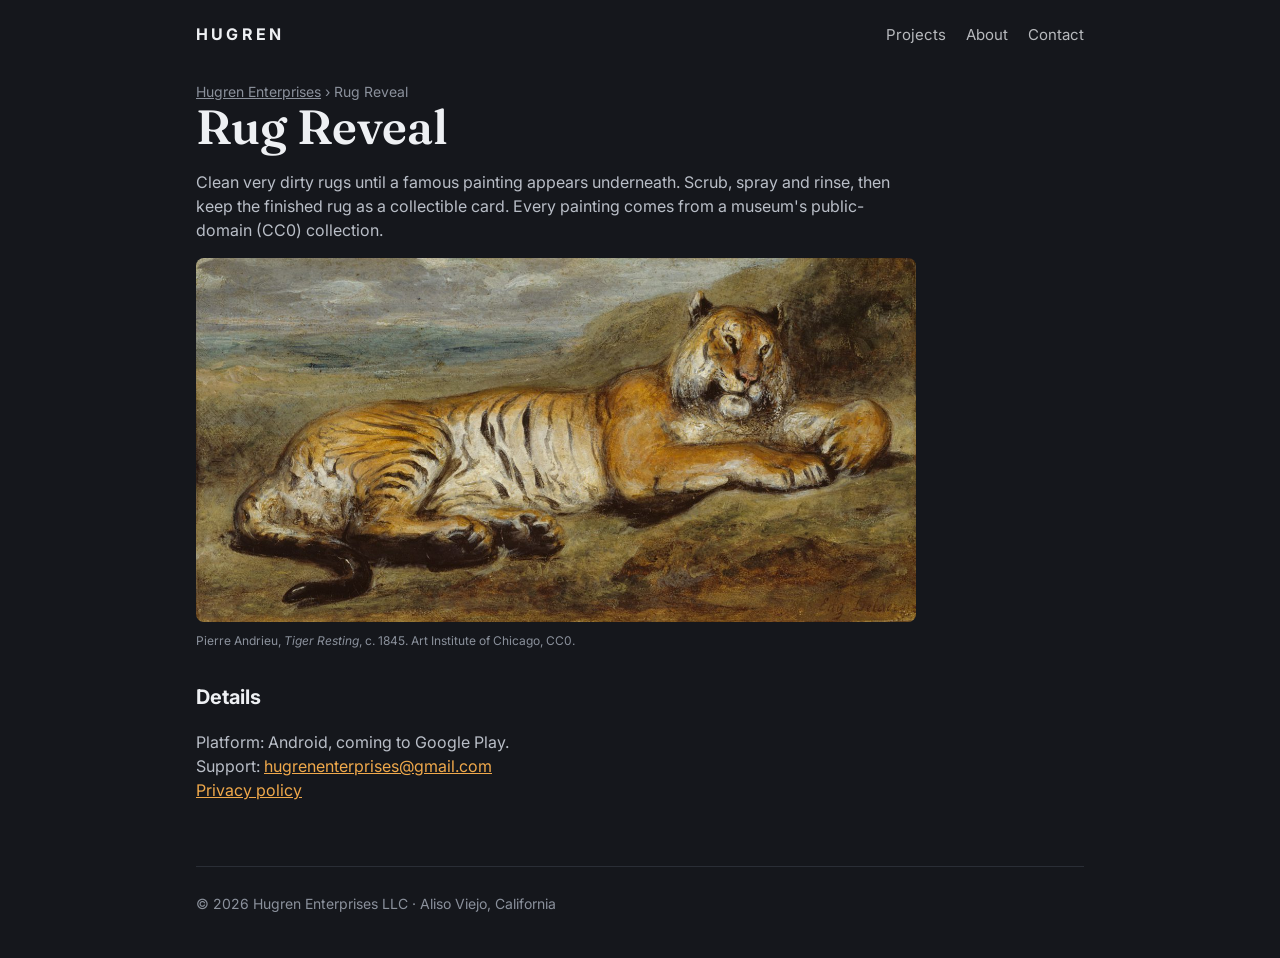
==== rug-reveal/index.html @ af8a3b48 "Hugren Enterprises site: company page, Rug Reveal page and privacy policy (Look B) Co-Authored-By: C" ====
<!doctype html>
<html lang="en">
<head>
<meta charset="utf-8">
<meta name="viewport" content="width=device-width, initial-scale=1">
<title>Rug Reveal · Hugren Enterprises</title>
<meta name="description" content="Rug Reveal: clean very dirty rugs until a public-domain painting appears underneath. A mobile game by Hugren Enterprises.">
<link rel="preconnect" href="https://fonts.googleapis.com">
<link href="https://fonts.googleapis.com/css2?family=Fraunces:opsz,wght@9..144,600&family=Inter:wght@400;600;700&display=swap" rel="stylesheet">
<link rel="stylesheet" href="../style.css">
</head>
<body>
<div class="wrap">
  <header>
    <a class="brand" href="../">Hugren</a>
    <nav><a href="../#projects">Projects</a><a href="../#about">About</a><a href="../#contact">Contact</a></nav>
  </header>

  <div class="page">
    <div class="crumbs"><a href="../">Hugren Enterprises</a> › Rug Reveal</div>
    <h1>Rug Reveal</h1>
    <p>Clean very dirty rugs until a famous painting appears underneath. Scrub, spray and rinse, then keep the finished rug as a collectible card. Every painting comes from a museum's public-domain (CC0) collection.</p>
    <img src="../img/andrieu.jpg" alt="Tiger Resting, an oil painting of a tiger by Pierre Andrieu">
    <p class="credit">Pierre Andrieu, <i>Tiger Resting</i>, c. 1845. Art Institute of Chicago, CC0.</p>

    <h2>Details</h2>
    <p>Platform: Android, coming to Google Play.<br>
    Support: <a href="mailto:hugrenenterprises@gmail.com">hugrenenterprises@gmail.com</a><br>
    <a href="privacy.html">Privacy policy</a></p>
  </div>

  <footer>© 2026 Hugren Enterprises LLC · Aliso Viejo, California</footer>
</div>
</body>
</html>
---- style.css ----
/* Hugren Enterprises site: Look B (dark and bold) */
:root {
  --bg: #15171c;
  --panel: #1f2229;
  --line: #2a2e36;
  --text: #eef0f3;
  --soft: #b9bec7;
  --muted: #8b919c;
  --accent: #f0a94b;
  --accent-bg: #3a2f1c;
  --quiet-bg: #262a33;
  --quiet: #9aa1ad;
}
* { box-sizing: border-box; }
html { background: var(--bg); }
body { margin: 0; background: var(--bg); color: var(--text); font-family: Inter, system-ui, -apple-system, "Segoe UI", sans-serif; line-height: 1.5; }
a { color: var(--accent); }
img { max-width: 100%; display: block; }
.wrap { max-width: 920px; margin: 0 auto; padding: 0 16px; }

header { padding: 22px 0; display: flex; justify-content: space-between; align-items: center; flex-wrap: wrap; gap: 10px; }
.brand { font-weight: 700; font-size: 16px; letter-spacing: .2em; text-transform: uppercase; color: var(--text); text-decoration: none; }
nav a { color: var(--text); opacity: .75; margin-left: 20px; font-size: 15px; text-decoration: none; }
nav a:hover { opacity: 1; }

.hero { padding: 70px 0 56px; text-align: center; }
h1 { font-family: Fraunces, Georgia, serif; font-weight: 600; font-size: clamp(38px, 7vw, 64px); line-height: 1.05; margin: 0 0 18px; }
h1 em { font-style: normal; color: var(--accent); }
.lead { font-size: 19px; color: var(--soft); max-width: 600px; margin: 0 auto; }

section { padding: 44px 0; border-top: 1px solid var(--line); }
h2 { margin: 0 0 18px; font-size: 24px; }
p { color: var(--soft); }

.cards { display: grid; grid-template-columns: repeat(3, 1fr); gap: 18px; }
.card { background: var(--panel); border: 1px solid var(--line); border-radius: 10px; overflow: hidden; display: flex; flex-direction: column; color: inherit; text-decoration: none; }
a.card:hover { border-color: #3d4350; }
.card .pic { aspect-ratio: 4 / 3; width: 100%; object-fit: cover; }
.card .blank { aspect-ratio: 4 / 3; display: grid; place-items: center; background: var(--quiet-bg); color: #4a505c; font-size: 42px; }
.card .body { padding: 16px 18px 20px; flex: 1; }
.card h3 { margin: 6px 0; font-size: 19px; }
.card p { margin: 0; font-size: 15px; }
.tag { display: inline-block; font-size: 12px; font-weight: 600; letter-spacing: .04em; text-transform: uppercase; padding: 3px 9px; border-radius: 99px; background: var(--accent-bg); color: var(--accent); }
.tag.quiet { background: var(--quiet-bg); color: var(--quiet); }
.credit { font-size: 12px; color: var(--muted); margin-top: 10px; }

.page { max-width: 720px; padding-top: 12px; padding-bottom: 48px; }
.page h1 { font-size: clamp(32px, 6vw, 48px); }
.page h2 { margin-top: 32px; font-size: 20px; }
.crumbs { font-size: 14px; color: var(--muted); }
.crumbs a { color: var(--muted); }
.page img { border-radius: 8px; margin-top: 8px; }

footer { border-top: 1px solid var(--line); padding: 26px 0 44px; font-size: 14px; color: var(--muted); }
footer a { color: inherit; }

@media (max-width: 720px) {
  .cards { grid-template-columns: 1fr; }
  nav a { margin: 0 16px 0 0; }
  .hero { padding: 44px 0 40px; }
}
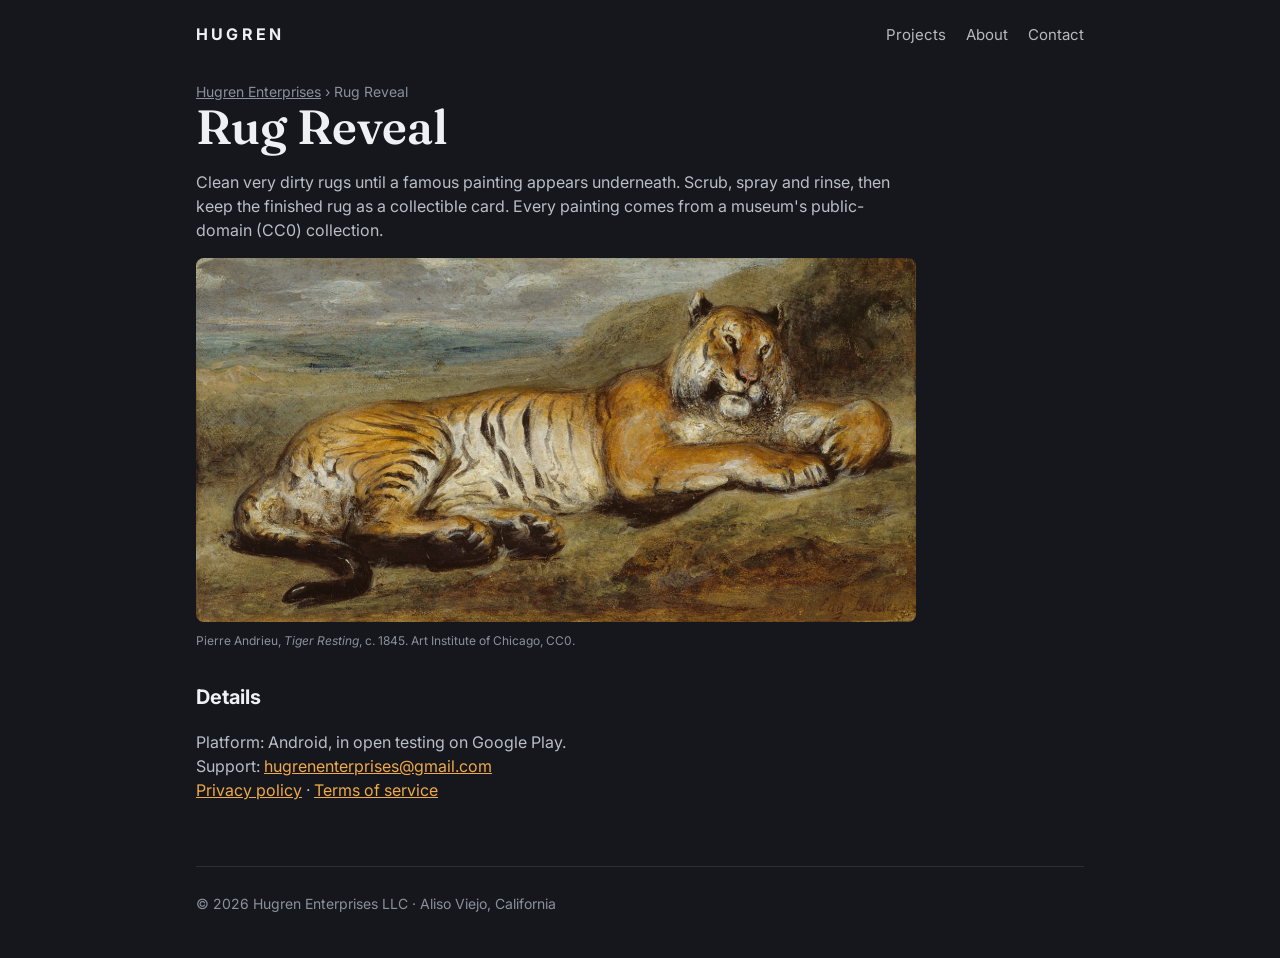
==== commit 5537771c: "Rug Reveal: terms of service page (draft for the owners to read), linked from the game's page Co-Aut" ====
--- a/rug-reveal/index.html
+++ b/rug-reveal/index.html
@@ -24,9 +24,9 @@
     <p class="credit">Pierre Andrieu, <i>Tiger Resting</i>, c. 1845. Art Institute of Chicago, CC0.</p>
 
     <h2>Details</h2>
-    <p>Platform: Android, coming to Google Play.<br>
+    <p>Platform: Android, in open testing on Google Play.<br>
     Support: <a href="mailto:hugrenenterprises@gmail.com">hugrenenterprises@gmail.com</a><br>
-    <a href="privacy.html">Privacy policy</a></p>
+    <a href="privacy.html">Privacy policy</a> · <a href="terms.html">Terms of service</a></p>
   </div>
 
   <footer>© 2026 Hugren Enterprises LLC · Aliso Viejo, California</footer>
